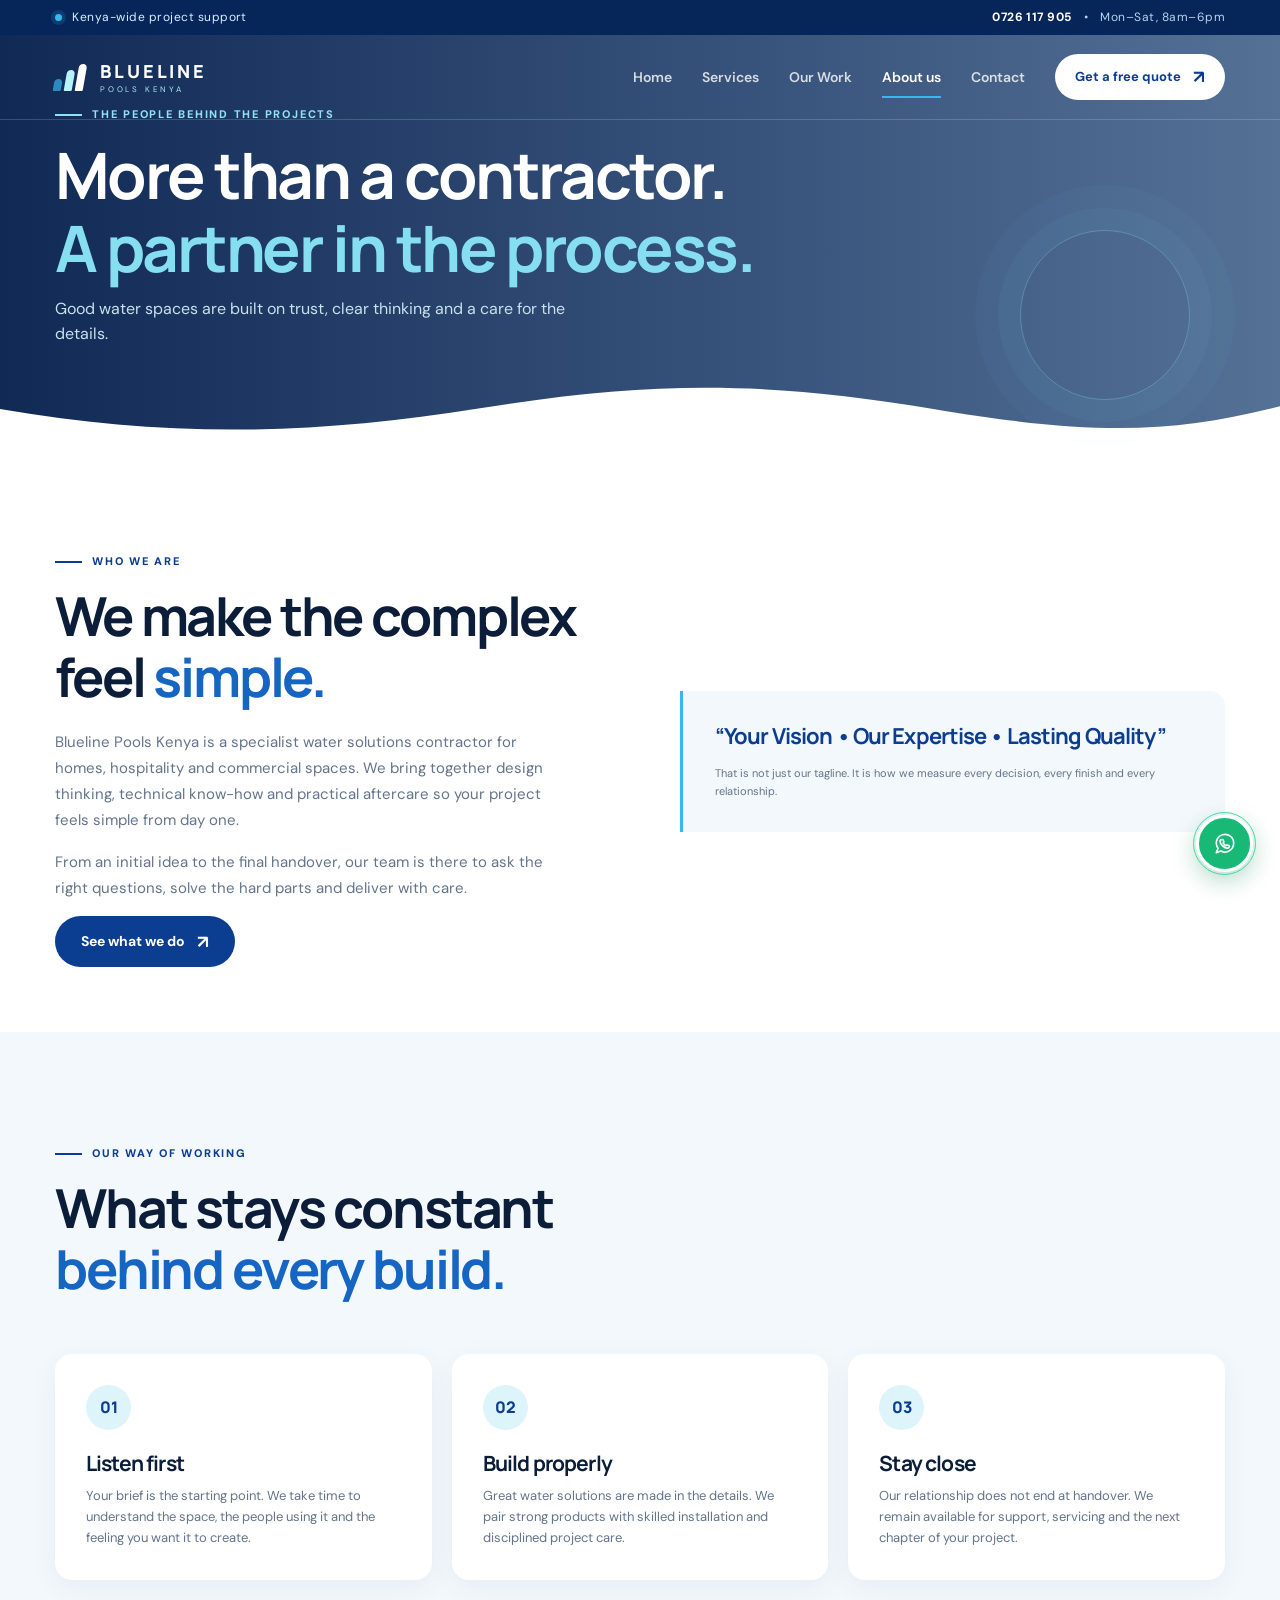
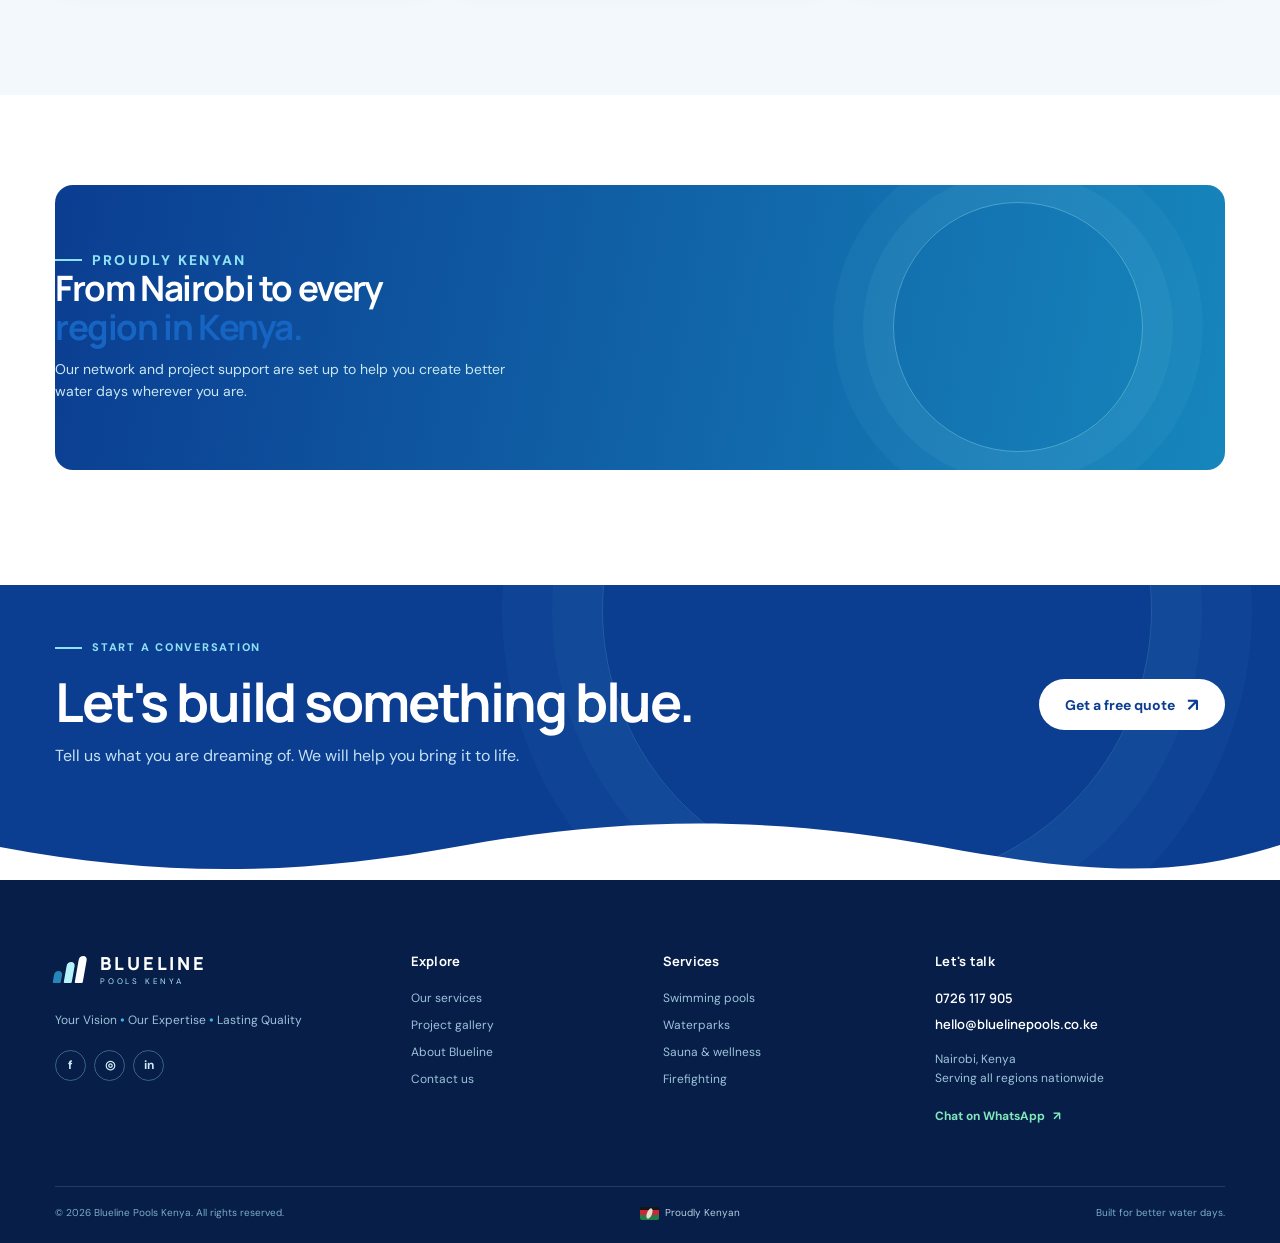
==== about.html @ 1292b66c "Build Blueline Pools Kenya marketing website Co-authored-by: arena-agent <297053741+arena-agent@user" ====
<!doctype html>
<html lang="en">
<head>
  <meta charset="utf-8"><meta name="viewport" content="width=device-width, initial-scale=1">
  <meta name="description" content="Meet Blueline Pools Kenya, a specialist contractor delivering premium water solutions with quality, care and expertise.">
  <title>About Us | Blueline Pools Kenya</title>
  <link rel="preconnect" href="https://fonts.googleapis.com"><link rel="preconnect" href="https://fonts.gstatic.com" crossorigin>
  <link href="https://fonts.googleapis.com/css2?family=DM+Sans:wght@400;500;600;700&family=Manrope:wght@600;700;800&display=swap" rel="stylesheet"><link rel="stylesheet" href="style.css">
</head>
<body data-page="about">
  <a class="skip-link" href="#main-content">Skip to content</a>
  <div class="topline"><div class="container topline-inner"><p><span class="pulse-dot"></span> Kenya-wide project support</p><div class="topline-links"><a href="tel:+254726117905">0726 117 905</a><span>•</span><span>Mon–Sat, 8am–6pm</span></div></div></div>
  <header class="site-header" id="site-header"><div class="container nav-wrap"><a class="brand" href="index.html" aria-label="Blueline Pools Kenya home"><span class="brand-mark" aria-hidden="true"><span></span><span></span><span></span></span><span class="brand-wordmark"><strong>BLUELINE</strong><small>POOLS KENYA</small></span></a><button class="nav-toggle" type="button" aria-expanded="false" aria-controls="primary-nav" aria-label="Open navigation menu"><span></span><span></span><span></span></button><nav class="primary-nav" id="primary-nav" aria-label="Primary navigation"><a class="nav-link" href="index.html">Home</a><a class="nav-link" href="services.html">Services</a><a class="nav-link" href="gallery.html">Our Work</a><a class="nav-link active" href="about.html">About us</a><a class="nav-link" href="contact.html">Contact</a><a class="nav-cta" href="contact.html#quote-form">Get a free quote <span>↗</span></a></nav></div></header>
  <main id="main-content">
    <section class="inner-hero" aria-labelledby="page-title"><div class="container"><p class="eyebrow light"><span></span> The people behind the projects</p><h1 id="page-title">More than a contractor.<br><em>A partner in the process.</em></h1><p>Good water spaces are built on trust, clear thinking and a care for the details.</p></div><div class="wave-divider page-wave" aria-hidden="true"><svg viewBox="0 0 1440 90" preserveAspectRatio="none"><path d="M0,45 C180,85 345,85 540,44 C735,3 865,5 1050,45 C1235,85 1320,80 1440,41 L1440,90 L0,90Z"></path></svg></div></section>
    <section class="section about-intro"><div class="container"><div class="about-statement"><div class="about-statement-copy reveal"><p class="eyebrow"><span></span> Who we are</p><h2>We make the complex feel <em>simple.</em></h2><p>Blueline Pools Kenya is a specialist water solutions contractor for homes, hospitality and commercial spaces. We bring together design thinking, technical know-how and practical aftercare so your project feels simple from day one.</p><p>From an initial idea to the final handover, our team is there to ask the right questions, solve the hard parts and deliver with care.</p><a class="button button-dark" href="services.html">See what we do <span>↗</span></a></div><div class="about-quote reveal delay-1"><p>“Your Vision • Our Expertise • Lasting Quality”</p><small>That is not just our tagline. It is how we measure every decision, every finish and every relationship.</small></div></div></div></section>
    <section class="section values-section"><div class="container"><div class="section-heading reveal"><p class="eyebrow"><span></span> Our way of working</p><h2>What stays constant<br><em>behind every build.</em></h2></div><div class="values-grid"><article class="value-card reveal"><span class="value-number">01</span><h3>Listen first</h3><p>Your brief is the starting point. We take time to understand the space, the people using it and the feeling you want it to create.</p></article><article class="value-card reveal delay-1"><span class="value-number">02</span><h3>Build properly</h3><p>Great water solutions are made in the details. We pair strong products with skilled installation and disciplined project care.</p></article><article class="value-card reveal delay-2"><span class="value-number">03</span><h3>Stay close</h3><p>Our relationship does not end at handover. We remain available for support, servicing and the next chapter of your project.</p></article></div></div></section>
    <section class="section coverage-section"><div class="container"><div class="coverage-map reveal"><div class="container"><p class="eyebrow light"><span></span> Proudly Kenyan</p><h2>From Nairobi to every<br><em>region in Kenya.</em></h2><p>Our network and project support are set up to help you create better water days wherever you are.</p></div></div></div></section>
    <section class="cta-section" aria-labelledby="cta-title"><div class="cta-glow"></div><div class="container cta-inner reveal"><div><p class="eyebrow light"><span></span> Start a conversation</p><h2 id="cta-title">Let's build something blue.</h2><p>Tell us what you are dreaming of. We will help you bring it to life.</p></div><a href="contact.html#quote-form" class="button button-light">Get a free quote <span>↗</span></a></div><div class="wave-divider wave-divider-dark" aria-hidden="true"><svg viewBox="0 0 1440 100" preserveAspectRatio="none"><path d="M0,50 C180,95 330,95 520,48 C710,2 875,4 1060,50 C1245,96 1335,92 1440,47 L1440,100 L0,100 Z"></path></svg></div></section>
  </main>
  <footer class="site-footer"><div class="container footer-main"><div class="footer-brand"><a class="brand brand-light" href="index.html" aria-label="Blueline Pools Kenya home"><span class="brand-mark" aria-hidden="true"><span></span><span></span><span></span></span><span class="brand-wordmark"><strong>BLUELINE</strong><small>POOLS KENYA</small></span></a><p>Your Vision <b>•</b> Our Expertise <b>•</b> Lasting Quality</p><div class="social-links"><a href="https://www.facebook.com/" aria-label="Facebook">f</a><a href="https://www.instagram.com/" aria-label="Instagram">◎</a><a href="https://www.linkedin.com/" aria-label="LinkedIn">in</a></div></div><div class="footer-column"><h3>Explore</h3><a href="services.html">Our services</a><a href="gallery.html">Project gallery</a><a href="about.html">About Blueline</a><a href="contact.html">Contact us</a></div><div class="footer-column"><h3>Services</h3><a href="services.html#swimming-pools">Swimming pools</a><a href="services.html#waterparks">Waterparks</a><a href="services.html#sauna">Sauna &amp; wellness</a><a href="services.html#firefighting">Firefighting</a></div><div class="footer-column footer-contact"><h3>Let's talk</h3><a href="tel:+254726117905">0726 117 905</a><a href="mailto:hello@bluelinepools.co.ke">hello@bluelinepools.co.ke</a><p>Nairobi, Kenya<br>Serving all regions nationwide</p><a class="whatsapp-text" href="https://wa.me/254726117905">Chat on WhatsApp <span>↗</span></a></div></div><div class="container footer-bottom"><span>© <span class="current-year">2026</span> Blueline Pools Kenya. All rights reserved.</span><span class="kenya-badge"><span class="kenya-flag" aria-hidden="true"></span> Proudly Kenyan</span><span>Built for better water days.</span></div></footer>
  <a class="whatsapp-float" href="https://wa.me/254726117905" target="_blank" rel="noopener" aria-label="Chat with Blueline Pools Kenya on WhatsApp"><span class="wa-ring"></span><svg aria-hidden="true"><use href="#icon-whatsapp"></use></svg></a><button class="back-to-top" type="button" aria-label="Back to top">↑</button>
  <svg class="icon-sprite" aria-hidden="true"><defs><symbol id="icon-whatsapp" viewBox="0 0 24 24"><path d="M20 11.4a8 8 0 0 1-11.8 7L4 20l1.6-4.1A8 8 0 1 1 20 11.4Z"></path><path d="M8.5 8.2c.2-.4.4-.4.7-.4h.5c.2 0 .4.1.5.4l.7 1.7c.1.2 0 .4-.1.6l-.5.6c.7 1.2 1.4 1.9 2.6 2.5l.6-.6c.2-.2.4-.2.6-.1l1.7.8c.2.1.3.3.2.5-.1.8-.7 1.5-1.5 1.6-1.3.2-3.3-.8-4.7-2.1-1.5-1.4-2.5-3.3-2.4-4.7.1-.4.3-.6.6-.8Z"></path></symbol></defs></svg>
  <script src="script.js"></script>
</body>
</html>
---- style.css ----
/* =========================================================
   Blueline Pools Kenya — visual system
   Replace remote image URLs in the HTML with files in /images
   (for example, images/pool-hero.jpg) when real project photos
   are available. The image cards keep a gradient fallback.
   ========================================================= */
:root {
  --navy: #082c68;
  --blue: #0b3d91;
  --blue-2: #1765c2;
  --sky: #35b9ec;
  --cyan: #a8edf6;
  --ink: #0b1d38;
  --muted: #64748b;
  --line: #dbe7f3;
  --soft: #f3f8fc;
  --white: #fff;
  --pool: #0d65c9;
  --waterpark: #1c9ed0;
  --orange: #e99438;
  --green: #1eac7a;
  --red: #e44f55;
  --radius: 20px;
  --shadow: 0 18px 50px rgba(15, 51, 94, .10);
  --shadow-hover: 0 22px 60px rgba(11, 61, 145, .19);
  --heading: 'Manrope', sans-serif;
  --body: 'DM Sans', sans-serif;
}

*, *::before, *::after { box-sizing: border-box; }
html { scroll-behavior: smooth; }
body { margin: 0; color: var(--ink); background: var(--white); font-family: var(--body); font-size: 16px; line-height: 1.6; overflow-x: hidden; }
body.menu-open { overflow: hidden; }
img { display: block; max-width: 100%; }
a { color: inherit; text-decoration: none; }
button, input, select, textarea { font: inherit; }
button { cursor: pointer; }
.container { width: min(1170px, calc(100% - 80px)); margin: 0 auto; }
.icon-sprite { position: absolute; width: 0; height: 0; overflow: hidden; }
.skip-link { position: fixed; left: 1rem; top: -80px; z-index: 100; color: white; background: var(--blue); padding: .6rem 1rem; border-radius: 0 0 8px 8px; transition: top .2s; }
.skip-link:focus { top: 0; }

/* Header */
.topline { color: #d7efff; background: #06265a; font-size: 12px; letter-spacing: .04em; }
.topline-inner { min-height: 35px; display: flex; align-items: center; justify-content: space-between; }
.topline p { margin: 0; }
.pulse-dot { display: inline-block; width: 7px; height: 7px; margin-right: 7px; background: var(--sky); border-radius: 50%; box-shadow: 0 0 0 4px rgba(53,185,236,.15); }
.topline-links { display: flex; gap: 12px; color: #b4d5ed; }
.topline-links a { color: white; font-weight: 700; }
.site-header { position: absolute; z-index: 20; width: 100%; color: white; border-bottom: 1px solid rgba(255,255,255,.17); transition: background .3s, box-shadow .3s, position .3s; }
.site-header.scrolled { position: fixed; top: 0; background: rgba(5, 37, 88, .96); box-shadow: 0 8px 30px rgba(4, 26, 60, .2); backdrop-filter: blur(12px); }
.nav-wrap { display: flex; min-height: 84px; align-items: center; justify-content: space-between; }
.brand { display: inline-flex; align-items: center; gap: 10px; color: white; flex-shrink: 0; }
.brand-mark { position: relative; display: inline-flex; width: 35px; height: 27px; align-items: flex-end; gap: 3px; transform: skew(-10deg); }
.brand-mark span { display: block; width: 8px; border-radius: 8px 8px 2px 2px; background: var(--sky); }
.brand-mark span:nth-child(1) { height: 12px; opacity: .68; }
.brand-mark span:nth-child(2) { height: 21px; background: #b6f4fb; }
.brand-mark span:nth-child(3) { height: 27px; background: var(--white); }
.brand-wordmark { display: flex; flex-direction: column; line-height: 1; letter-spacing: .08em; }
.brand-wordmark strong { font: 800 18px/1 var(--heading); letter-spacing: .16em; }
.brand-wordmark small { margin-top: 5px; font-size: 8px; letter-spacing: .35em; color: #aee8f5; }
.primary-nav { display: flex; align-items: center; gap: 30px; }
.nav-link { position: relative; color: rgba(255,255,255,.8); font-size: 14px; font-weight: 600; transition: color .2s; }
.nav-link::after { position: absolute; right: 0; bottom: -10px; left: 0; height: 2px; content: ''; background: var(--sky); transform: scaleX(0); transition: transform .2s; }
.nav-link:hover, .nav-link.active { color: white; }
.nav-link:hover::after, .nav-link.active::after { transform: scaleX(1); }
.nav-cta, .button { display: inline-flex; align-items: center; justify-content: center; gap: 12px; border: 1px solid transparent; border-radius: 50px; font-weight: 700; transition: transform .25s, background .25s, box-shadow .25s, color .25s; }
.nav-cta { padding: 12px 19px; color: var(--blue); background: white; font-size: 13px; }
.nav-cta:hover { color: white; background: var(--sky); transform: translateY(-2px); box-shadow: 0 8px 20px rgba(0,0,0,.15); }
.nav-cta span, .button span { font-size: 18px; line-height: 0; }
.nav-toggle { display: none; width: 45px; height: 45px; border: 1px solid rgba(255,255,255,.35); border-radius: 50%; background: transparent; padding: 12px 11px; }
.nav-toggle span { display: block; height: 1.5px; margin: 4px 0; background: white; transition: transform .2s, opacity .2s; }

/* Type, buttons and generic sections */
.section { padding: 115px 0; }
.eyebrow { display: flex; align-items: center; gap: 10px; margin: 0 0 18px; color: var(--blue); font-size: 11px; font-weight: 800; letter-spacing: .16em; line-height: 1.2; text-transform: uppercase; }
.eyebrow span { display: inline-block; width: 27px; height: 2px; background: currentColor; }
.eyebrow.light { color: #8ee2f3; }
.eyebrow.light span { background: currentColor; }
h1, h2, h3, p { margin-top: 0; }
h1, h2, h3 { font-family: var(--heading); line-height: 1.13; letter-spacing: -.04em; }
h2 { margin-bottom: 0; font-size: clamp(38px, 4.2vw, 58px); }
h2 em, h1 em { color: var(--blue-2); font-style: normal; }
.section-heading { margin-bottom: 54px; }
.split-heading { display: grid; grid-template-columns: 1fr 360px; gap: 60px; align-items: end; }
.heading-aside { padding-bottom: 3px; }
.heading-aside p { margin: 0 0 18px; color: var(--muted); font-size: 15px; line-height: 1.7; }
.text-link { display: inline-flex; align-items: center; gap: 8px; color: var(--blue); font-size: 13px; font-weight: 800; border-bottom: 1px solid rgba(11,61,145,.3); padding-bottom: 4px; }
.text-link span { font-size: 18px; line-height: .5; transition: transform .2s; }
.text-link:hover span { transform: translate(3px,-3px); }
.button { min-height: 51px; padding: 0 25px; font-size: 14px; }
.button-primary { color: var(--blue); background: white; box-shadow: 0 10px 24px rgba(5, 34, 84, .22); }
.button-primary:hover { color: white; background: var(--sky); transform: translateY(-3px); box-shadow: 0 14px 30px rgba(2,31,78,.32); }
.button-ghost { color: white; border-color: rgba(255,255,255,.5); }
.button-ghost:hover { border-color: white; background: rgba(255,255,255,.12); transform: translateY(-3px); }
.button-dark { color: white; background: var(--blue); }
.button-dark:hover { background: var(--navy); transform: translateY(-3px); box-shadow: 0 10px 25px rgba(11,61,145,.25); }
.button-light { color: var(--blue); background: white; }
.button-light:hover { color: var(--navy); transform: translateY(-3px); box-shadow: 0 10px 24px rgba(0,0,0,.18); }

/* Hero */
.hero { position: relative; min-height: 735px; overflow: hidden; color: white; background: var(--navy); }
.hero-backdrop { position: absolute; inset: 0; background: linear-gradient(90deg, rgba(2,24,62,.94) 0%, rgba(4,43,97,.69) 43%, rgba(1,23,55,.18) 100%), url('https://images.unsplash.com/photo-1600607687920-4e2a09cf159d?auto=format&fit=crop&w=2200&q=90') center/cover; }
.hero-backdrop::before { position: absolute; inset: 0; content: ''; background: linear-gradient(0deg, rgba(2, 28, 66, .65), transparent 50%); }
.hero-content { position: relative; z-index: 1; min-height: 700px; display: flex; align-items: center; padding-top: 65px; }
.hero-copy { width: min(680px, 100%); }
.hero h1 { max-width: 690px; margin: 0 0 24px; color: white; font-size: clamp(43px, 5.2vw, 73px); letter-spacing: -.06em; }
.hero h1 em { color: #86dff0; }
.hero-intro { max-width: 510px; margin: 0 0 33px; color: #d7e9f8; font-size: 17px; line-height: 1.7; }
.hero-actions { display: flex; flex-wrap: wrap; gap: 12px; }
.hero-proof { display: flex; align-items: center; gap: 13px; margin-top: 42px; color: #c0d9ed; font-size: 12px; line-height: 1.4; }
.hero-proof strong { color: white; }
.avatar-stack { display: flex; }
.avatar-stack span { display: grid; width: 31px; height: 31px; margin-left: -5px; place-items: center; color: white; background: var(--blue-2); border: 2px solid #d8f6fb; border-radius: 50%; font: 700 10px var(--heading); }
.avatar-stack span:first-child { margin-left: 0; color: #073476; background: var(--cyan); }
.avatar-stack span:nth-child(2) { background: var(--orange); }
.hero-note { position: absolute; right: 1px; bottom: 96px; display: flex; align-items: center; gap: 13px; color: #d1e3f3; font: 500 12px var(--heading); letter-spacing: .08em; transform: rotate(-90deg) translateX(100%); transform-origin: bottom right; }
.hero-note b { color: var(--sky); }
.note-line { width: 43px; height: 1px; background: var(--sky); }
.hero-scroll { position: absolute; z-index: 2; bottom: 83px; left: max(40px, calc((100% - 1170px) / 2)); display: flex; align-items: center; gap: 12px; color: #bed3e5; font-size: 11px; letter-spacing: .14em; text-transform: uppercase; }
.scroll-line { display: block; width: 40px; height: 1px; background: #8ed7e8; }
.wave-divider { position: absolute; right: 0; bottom: 0; left: 0; z-index: 2; height: 86px; pointer-events: none; }
.wave-divider svg { display: block; width: 100%; height: 100%; }
.wave-divider-light path { fill: var(--white); }
.wave-divider-dark path { fill: var(--white); }

/* Trust badges */
.trust-strip { position: relative; z-index: 3; margin-top: -1px; padding: 24px 0 29px; color: white; background: var(--blue); }
.trust-grid { display: grid; grid-template-columns: repeat(5, 1fr); gap: 18px; }
.trust-item { display: flex; align-items: center; justify-content: center; gap: 11px; border-right: 1px solid rgba(255,255,255,.2); font-size: 11px; line-height: 1.3; }
.trust-item:last-child { border: 0; }
.trust-item strong { color: white; font-size: 12px; }
.trust-icon { display: grid; width: 43px; height: 43px; place-items: center; color: #a8f0f9; border: 1px solid rgba(168,240,249,.5); border-radius: 50%; flex-shrink: 0; }
.trust-icon svg { width: 20px; height: 20px; fill: none; stroke: currentColor; stroke-width: 1.45; stroke-linecap: round; stroke-linejoin: round; }

/* Service cards */
.services-section { background: var(--soft); }
.services-grid { display: grid; grid-template-columns: repeat(12, 1fr); gap: 20px; }
.service-card { position: relative; display: flex; flex-direction: column; grid-column: span 4; overflow: hidden; min-height: 600px; background: white; border-radius: var(--radius); box-shadow: 0 8px 28px rgba(20,64,105,.07); transition: transform .3s, box-shadow .3s; }
.service-card:nth-child(4) { grid-column: 3 / span 4; }
.service-card:nth-child(5) { grid-column: 7 / span 4; }
.service-card:hover { transform: translateY(-8px); box-shadow: var(--shadow-hover); }
.service-top { display: flex; align-items: center; justify-content: space-between; min-height: 82px; padding: 0 23px; color: white; background: var(--service-color); }
.service-icon { display: grid; width: 44px; height: 44px; place-items: center; border: 1px solid rgba(255,255,255,.5); border-radius: 50%; }
.service-icon svg { width: 24px; height: 24px; fill: none; stroke: currentColor; stroke-width: 1.35; stroke-linecap: round; stroke-linejoin: round; }
.service-number { font: 800 31px var(--heading); letter-spacing: -.06em; opacity: .37; }
.service-pool { --service-color: var(--pool); }
.service-waterpark { --service-color: var(--waterpark); }
.service-sauna { --service-color: var(--orange); }
.service-solar { --service-color: var(--green); }
.service-fire { --service-color: var(--red); }
.service-photo { position: relative; height: 165px; overflow: hidden; background: linear-gradient(135deg, #5bbdda, #123774); }
.service-photo::after { position: absolute; inset: 0; content: ''; background: linear-gradient(0deg, rgba(0,23,57,.55), transparent 55%); }
.service-photo img { width: 100%; height: 100%; object-fit: cover; transition: transform .5s; }
.service-card:hover .service-photo img { transform: scale(1.06); }
.photo-label { position: absolute; z-index: 1; bottom: 15px; left: 21px; color: white; font-size: 10px; font-weight: 700; letter-spacing: .1em; text-transform: uppercase; }
.service-body { display: flex; flex: 1; flex-direction: column; padding: 24px 24px 21px; }
.service-body h3 { margin: 0 0 8px; font-size: 23px; }
.service-body p { min-height: 49px; margin-bottom: 17px; color: var(--muted); font-size: 13px; line-height: 1.5; }
.check-list { display: grid; gap: 7px; margin: 0 0 20px; padding: 0; list-style: none; color: #4b6077; font-size: 12px; }
.check-list li { position: relative; padding-left: 20px; }
.check-list li::before { position: absolute; left: 0; top: 2px; display: grid; width: 13px; height: 13px; place-items: center; color: var(--service-color); content: '✓'; border: 1px solid currentColor; border-radius: 50%; font-size: 8px; font-weight: 800; }
.card-link { display: inline-flex; align-items: center; justify-content: space-between; width: 100%; margin-top: auto; padding-top: 16px; border-top: 1px solid var(--line); color: var(--blue); font-size: 12px; font-weight: 800; }
.card-link span { font-size: 17px; transition: transform .2s; }
.card-link:hover span { transform: translate(3px,-3px); }

/* Story */
.story-section { position: relative; }
.story-grid { display: grid; grid-template-columns: 1.05fr .95fr; gap: clamp(50px, 8vw, 115px); align-items: center; }
.story-media { padding: 0 25px 35px 0; }
.image-frame { position: relative; height: 495px; overflow: visible; border-radius: 14px; }
.image-frame::before { position: absolute; top: 26px; right: -25px; bottom: -26px; left: 25px; content: ''; border: 1px solid #a5dbe9; border-radius: 14px; }
.image-frame::after { position: absolute; right: -12px; bottom: -13px; width: 95px; height: 95px; content: ''; background-image: radial-gradient(#79cadb 1.2px, transparent 1.2px); background-size: 10px 10px; z-index: -1; }
.image-frame img { position: relative; z-index: 1; width: 100%; height: 100%; object-fit: cover; border-radius: 14px; box-shadow: var(--shadow); }
.image-stamp { position: absolute; z-index: 2; right: -43px; top: 39px; display: flex; width: 105px; height: 105px; align-items: center; justify-content: center; flex-direction: column; color: white; background: var(--blue); border: 7px solid white; border-radius: 50%; box-shadow: 0 8px 20px rgba(6,45,96,.18); transform: rotate(8deg); }
.image-stamp strong { font: 800 28px var(--heading); line-height: 1; }
.image-stamp small { font-size: 9px; line-height: 1.3; text-align: center; text-transform: uppercase; letter-spacing: .1em; }
.story-caption { position: relative; z-index: 2; display: flex; align-items: center; gap: 12px; margin: 20px 0 0 28px; color: var(--muted); font-size: 11px; }
.caption-line { display: block; width: 28px; height: 2px; background: var(--sky); }
.story-copy h2 { margin-bottom: 25px; }
.story-copy > p:not(.eyebrow) { max-width: 475px; color: var(--muted); font-size: 15px; line-height: 1.75; }
.story-copy .button { margin-top: 13px; }
.mini-signature { display: flex; align-items: center; gap: 11px; margin-top: 30px; color: var(--blue); font-size: 10px; }
.signature-mark { display: grid; width: 32px; height: 32px; place-items: center; color: white; background: var(--sky); border-radius: 50%; font: 800 10px var(--heading); }
.mini-signature strong, .mini-signature small { display: block; }
.mini-signature small { margin-top: 3px; color: var(--muted); }

/* Gallery */
.gallery-section { padding-top: 80px; background: var(--soft); }
.gallery-grid { display: grid; grid-template-columns: 1.8fr 1fr 1fr; grid-template-rows: 220px 220px; gap: 17px; }
.gallery-tile { position: relative; overflow: hidden; min-height: 0; padding: 0; border: 0; border-radius: 14px; background: #183e72; text-align: left; }
.tile-wide { grid-row: span 2; }
.gallery-tile img { width: 100%; height: 100%; object-fit: cover; transition: transform .5s; }
.gallery-tile::after { position: absolute; inset: 0; content: ''; background: linear-gradient(0deg, rgba(3,25,59,.78), transparent 70%); }
.gallery-tile:hover img { transform: scale(1.07); }
.tile-overlay { position: absolute; z-index: 1; right: 20px; bottom: 17px; left: 20px; display: flex; flex-direction: column; color: white; }
.tile-overlay small { margin-bottom: 4px; color: #a7dfed; font-size: 10px; font-weight: 700; letter-spacing: .12em; text-transform: uppercase; }
.tile-overlay strong { display: flex; justify-content: space-between; font: 700 17px var(--heading); letter-spacing: -.02em; }
.tile-overlay b { font-size: 19px; }

/* Call to action */
.cta-section { position: relative; overflow: hidden; color: white; background: var(--blue); }
.cta-inner { position: relative; z-index: 1; display: flex; align-items: center; justify-content: space-between; min-height: 295px; padding-bottom: 55px; }
.cta-inner h2 { margin-bottom: 10px; color: white; }
.cta-inner p:not(.eyebrow) { margin: 0; color: #c4e2f2; }
.cta-glow { position: absolute; top: -250px; right: 10%; width: 550px; height: 550px; border: 1px solid rgba(126,226,239,.18); border-radius: 50%; box-shadow: 0 0 0 50px rgba(126,226,239,.04), 0 0 0 100px rgba(126,226,239,.035); }
.cta-section .wave-divider { height: 66px; }

/* Footer */
.site-footer { color: #c7daeb; background: #061e48; }
.footer-main { display: grid; grid-template-columns: 1.5fr 1fr 1.1fr 1.4fr; gap: 45px; padding: 74px 0 60px; }
.brand-light { color: white; }
.footer-brand > p { margin: 20px 0 20px; color: #9ec3da; font-size: 12px; }
.footer-brand > p b { color: var(--sky); }
.social-links { display: flex; gap: 8px; }
.social-links a { display: grid; width: 31px; height: 31px; place-items: center; color: #ccebf6; border: 1px solid #3c6386; border-radius: 50%; font-size: 12px; font-weight: 700; transition: color .2s, background .2s; }
.social-links a:hover { color: var(--navy); background: var(--cyan); }
.footer-column { display: flex; flex-direction: column; gap: 8px; }
.footer-column h3 { margin: 0 0 12px; color: white; font-size: 13px; letter-spacing: .02em; }
.footer-column a, .footer-column p { color: #9ec3da; font-size: 12px; transition: color .2s; }
.footer-column a:hover { color: white; }
.footer-contact > a:not(.whatsapp-text) { color: white; font: 600 13px var(--heading); }
.footer-contact p { margin: 9px 0 11px; line-height: 1.6; }
.whatsapp-text { display: inline-flex; gap: 8px; align-items: center; color: #82e6bd !important; font-weight: 700; }
.footer-bottom { display: flex; justify-content: space-between; gap: 18px; padding: 18px 0 22px; border-top: 1px solid rgba(180,217,239,.16); color: #7eabc7; font-size: 10px; }
.kenya-badge { display: inline-flex; gap: 6px; align-items: center; color: #b4d1df; }
.kenya-flag { position: relative; display: inline-block; width: 19px; height: 13px; background: linear-gradient(#161616 0 26%, #c92836 26% 63%, #217e4a 63% 100%); border-radius: 2px; }
.kenya-flag::after { position: absolute; top: 1px; right: 7px; width: 5px; height: 11px; content: ''; background: #e8ddd0; border-radius: 50%; transform: rotate(22deg); }

/* Floating controls and lightbox */
.whatsapp-float { position: fixed; z-index: 30; right: 27px; bottom: 28px; display: grid; width: 57px; height: 57px; place-items: center; color: white; background: #18b977; border: 3px solid white; border-radius: 50%; box-shadow: 0 8px 24px rgba(16,133,88,.33); transition: transform .2s; }
.whatsapp-float:hover { transform: scale(1.08); }
.whatsapp-float svg { position: relative; z-index: 1; width: 26px; height: 26px; fill: none; stroke: currentColor; stroke-width: 1.5; stroke-linecap: round; stroke-linejoin: round; }
.wa-ring { position: absolute; inset: -6px; border: 1px solid #44daa0; border-radius: 50%; animation: pulse 2s infinite; }
@keyframes pulse { 0% { opacity: .8; transform: scale(.9); } 70%, 100% { opacity: 0; transform: scale(1.35); } }
.back-to-top { position: fixed; z-index: 25; right: 29px; bottom: 98px; display: grid; width: 38px; height: 38px; place-items: center; color: var(--blue); background: white; border: 1px solid #cddfeb; border-radius: 50%; box-shadow: 0 5px 16px rgba(9,48,91,.12); opacity: 0; pointer-events: none; transform: translateY(10px); transition: opacity .2s, transform .2s; }
.back-to-top.visible { opacity: 1; pointer-events: auto; transform: translateY(0); }
.lightbox { position: fixed; z-index: 80; inset: 0; display: flex; align-items: center; justify-content: center; padding: 50px 8%; background: rgba(1,14,34,.94); opacity: 0; pointer-events: none; transition: opacity .25s; }
.lightbox.open { opacity: 1; pointer-events: auto; }
.lightbox figure { display: flex; max-width: 100%; max-height: 100%; margin: 0; align-items: center; flex-direction: column; }
.lightbox figure img { max-width: min(100%, 1000px); max-height: calc(100vh - 140px); object-fit: contain; border-radius: 8px; }
.lightbox figcaption { margin-top: 12px; color: #c8e5f1; font-size: 13px; }
.lightbox-close, .lightbox-prev, .lightbox-next { position: absolute; display: grid; place-items: center; color: white; background: rgba(255,255,255,.1); border: 1px solid rgba(255,255,255,.4); border-radius: 50%; transition: background .2s; }
.lightbox-close:hover, .lightbox-prev:hover, .lightbox-next:hover { background: var(--blue-2); }
.lightbox-close { top: 25px; right: 30px; width: 43px; height: 43px; font-size: 27px; line-height: 1; }
.lightbox-prev, .lightbox-next { top: 50%; width: 47px; height: 47px; font-size: 34px; transform: translateY(-50%); }
.lightbox-prev { left: 27px; }
.lightbox-next { right: 27px; }
.lightbox-count { position: absolute; top: 31px; left: 50%; color: #b9d8e9; font-size: 11px; transform: translateX(-50%); }

/* Inner page hero */
.inner-hero { position: relative; min-height: 405px; display: flex; align-items: end; padding: 70px 0 93px; color: white; background: linear-gradient(90deg, rgba(3,30,76,.95), rgba(3,45,100,.68)), url('https://images.unsplash.com/photo-1572331165267-854da2b10ccc?auto=format&fit=crop&w=2000&q=85') center/cover; }
.inner-hero::after { position: absolute; right: 7%; bottom: 40px; width: 170px; height: 170px; content: ''; border: 1px solid rgba(135,224,236,.32); border-radius: 50%; box-shadow: 0 0 0 22px rgba(135,224,236,.04), 0 0 0 45px rgba(135,224,236,.03); }
.inner-hero .container { position: relative; z-index: 1; }
.inner-hero h1 { max-width: 720px; margin: 0 0 12px; color: white; font-size: clamp(40px, 5vw, 64px); }
.inner-hero h1 em { color: #86dff0; }
.inner-hero p:not(.eyebrow) { max-width: 530px; margin: 0; color: #c9e0ee; font-size: 16px; }
.page-wave { position: absolute; right: 0; bottom: 0; left: 0; height: 62px; }
.page-wave path { fill: var(--white); }

/* Services page */
.services-intro { background: var(--soft); }
.detail-service { display: grid; grid-template-columns: minmax(280px, .8fr) 1.2fr; min-height: 365px; margin-bottom: 22px; overflow: hidden; background: white; border-radius: 18px; box-shadow: 0 8px 28px rgba(20,64,105,.07); }
.detail-service:nth-child(even) { grid-template-columns: 1.2fr minmax(280px, .8fr); }
.detail-service:nth-child(even) .detail-media { order: 2; }
.detail-media { position: relative; min-height: 310px; background: #1d4b79; }
.detail-media img { width: 100%; height: 100%; object-fit: cover; }
.detail-media::after { position: absolute; inset: 0; content: ''; background: linear-gradient(135deg, rgba(12,74,145,.18), transparent); }
.detail-content { align-self: center; padding: 42px 55px; }
.detail-kicker { display: flex; align-items: center; gap: 11px; margin-bottom: 12px; color: var(--service-color); font: 800 11px var(--body); letter-spacing: .14em; text-transform: uppercase; }
.detail-kicker b { color: #9ab1c5; font-size: 14px; }
.detail-content h2 { margin-bottom: 13px; font-size: 35px; }
.detail-content > p { max-width: 520px; color: var(--muted); font-size: 14px; }
.detail-list { display: grid; grid-template-columns: 1fr 1fr; gap: 9px 20px; margin: 22px 0 0; padding: 0; list-style: none; color: #50657a; font-size: 12px; }
.detail-list li { display: flex; gap: 8px; align-items: center; }
.detail-list li::before { display: grid; width: 16px; height: 16px; place-items: center; color: var(--service-color); content: '✓'; border: 1px solid currentColor; border-radius: 50%; font-size: 9px; font-weight: 800; }
.services-callout { margin-top: 55px; padding: 43px; color: white; background: var(--blue); border-radius: 17px; }
.services-callout-inner { display: flex; align-items: center; justify-content: space-between; gap: 20px; }
.services-callout h2 { margin: 0 0 7px; font-size: 32px; }
.services-callout p { margin: 0; color: #bcd9eb; font-size: 14px; }

/* Gallery page */
.gallery-page-section { background: var(--soft); }
.full-gallery { display: grid; grid-template-columns: repeat(3, 1fr); gap: 18px; }
.full-gallery .gallery-tile { height: 285px; }
.full-gallery .gallery-tile:nth-child(1), .full-gallery .gallery-tile:nth-child(6) { grid-column: span 2; }
.gallery-filter { display: flex; gap: 9px; flex-wrap: wrap; margin-bottom: 27px; }
.filter-button { padding: 9px 17px; color: var(--muted); background: transparent; border: 1px solid #cddce8; border-radius: 50px; font-size: 12px; transition: color .2s, background .2s; }
.filter-button:hover, .filter-button.active { color: white; background: var(--blue); border-color: var(--blue); }
.gallery-tile.is-hidden { display: none; }

/* About page */
.about-intro { padding-bottom: 65px; }
.about-statement { display: grid; grid-template-columns: 1fr 1fr; gap: 80px; align-items: center; }
.about-statement h2 { margin-bottom: 21px; }
.about-statement-copy p:not(.eyebrow) { max-width: 490px; color: var(--muted); font-size: 15px; line-height: 1.75; }
.about-quote { position: relative; padding: 31px 32px; background: var(--soft); border-left: 3px solid var(--sky); border-radius: 0 15px 15px 0; }
.about-quote p { margin: 0; color: var(--blue); font: 700 22px/1.35 var(--heading); letter-spacing: -.04em; }
.about-quote small { display: block; margin-top: 14px; color: var(--muted); font-size: 11px; }
.values-section { background: var(--soft); }
.values-grid { display: grid; grid-template-columns: repeat(3, 1fr); gap: 20px; }
.value-card { padding: 31px; background: white; border-radius: 17px; box-shadow: 0 8px 28px rgba(20,64,105,.06); }
.value-number { display: grid; width: 45px; height: 45px; margin-bottom: 22px; place-items: center; color: var(--blue); background: #dcf4fa; border-radius: 50%; font: 800 16px var(--heading); }
.value-card h3 { margin-bottom: 9px; font-size: 21px; }
.value-card p { margin: 0; color: var(--muted); font-size: 13px; line-height: 1.65; }
.coverage-section { padding-top: 90px; }
.coverage-map { position: relative; display: grid; min-height: 285px; align-items: center; overflow: hidden; color: white; background: linear-gradient(100deg, #0b3d91, #1686bc); border-radius: 18px; }
.coverage-map::before { position: absolute; right: 7%; width: 250px; height: 250px; content: ''; border: 1px solid rgba(177,241,247,.35); border-radius: 50%; box-shadow: 0 0 0 30px rgba(177,241,247,.05), 0 0 0 60px rgba(177,241,247,.04); }
.coverage-map .container { position: relative; width: 100%; }
.coverage-map h2 { margin-bottom: 10px; font-size: 35px; }
.coverage-map p { max-width: 465px; margin: 0; color: #c9e8f1; font-size: 14px; }

/* Contact page */
.contact-section { background: var(--soft); }
.contact-grid { display: grid; grid-template-columns: .8fr 1.2fr; gap: 24px; align-items: start; }
.contact-aside { padding: 37px 34px; color: white; background: var(--blue); border-radius: 17px; }
.contact-aside h2 { margin-bottom: 14px; color: white; font-size: 34px; }
.contact-aside > p { color: #c4e3f1; font-size: 14px; }
.contact-details { display: grid; gap: 15px; margin-top: 30px; padding-top: 23px; border-top: 1px solid rgba(255,255,255,.2); }
.contact-detail { display: flex; gap: 12px; align-items: center; }
.contact-detail-icon { display: grid; width: 35px; height: 35px; place-items: center; color: #a9edfa; border: 1px solid rgba(169,237,250,.45); border-radius: 50%; }
.contact-detail-icon svg { width: 16px; height: 16px; fill: none; stroke: currentColor; stroke-width: 1.5; stroke-linecap: round; stroke-linejoin: round; }
.contact-detail small { display: block; color: #98c8dc; font-size: 10px; }
.contact-detail a, .contact-detail strong { display: block; color: white; font-size: 13px; }
.contact-aside .whatsapp-action { margin-top: 30px; color: #0c7349; background: #88ebc4; }
.contact-aside .whatsapp-action:hover { color: #075c3b; background: white; }
.quote-form { padding: 40px 42px 42px; background: white; border-radius: 17px; box-shadow: 0 8px 28px rgba(20,64,105,.07); }
.quote-form h2 { margin-bottom: 7px; font-size: 33px; }
.quote-form > p { margin-bottom: 26px; color: var(--muted); font-size: 13px; }
.form-grid { display: grid; grid-template-columns: 1fr 1fr; gap: 18px; }
.form-field { display: flex; flex-direction: column; gap: 6px; }
.form-field.full { grid-column: 1 / -1; }
.form-field label { color: #3f5870; font-size: 11px; font-weight: 700; }
.form-field label span { color: var(--red); }
.form-field input, .form-field select, .form-field textarea { width: 100%; padding: 13px 14px; color: var(--ink); background: #fbfdff; border: 1px solid #cfdeea; border-radius: 8px; outline: none; font-size: 13px; transition: border .2s, box-shadow .2s; }
.form-field textarea { min-height: 118px; resize: vertical; }
.form-field input:focus, .form-field select:focus, .form-field textarea:focus { border-color: var(--blue-2); box-shadow: 0 0 0 3px rgba(23,101,194,.1); }
.form-field.invalid input, .form-field.invalid select, .form-field.invalid textarea { border-color: var(--red); }
.error-text { display: none; color: var(--red); font-size: 10px; }
.form-field.invalid .error-text { display: block; }
.form-submit { display: flex; align-items: center; gap: 16px; margin-top: 20px; }
.form-submit small { color: var(--muted); font-size: 10px; }
.form-message { display: none; margin: 20px 0 0; padding: 13px 15px; border-radius: 8px; font-size: 12px; }
.form-message.success { display: block; color: #126e4a; background: #e2f8ee; }
.form-message.error { display: block; color: #9d3136; background: #ffebeb; }
.map-section { padding-top: 0; background: var(--soft); }
.map-card { position: relative; min-height: 330px; overflow: hidden; border-radius: 17px; box-shadow: 0 8px 28px rgba(20,64,105,.07); }
.map-card iframe { display: block; width: 100%; height: 330px; border: 0; filter: saturate(.72); }
.map-label { position: absolute; top: 20px; left: 20px; max-width: 220px; padding: 15px 17px; color: var(--ink); background: rgba(255,255,255,.93); border-radius: 9px; box-shadow: 0 8px 20px rgba(16,52,91,.13); }
.map-label strong { display: block; margin-bottom: 2px; font: 700 13px var(--heading); }
.map-label span { color: var(--muted); font-size: 10px; }

/* Reveal animation */
.reveal { opacity: 0; transform: translateY(24px); transition: opacity .7s ease, transform .7s ease; }
.reveal.visible { opacity: 1; transform: translateY(0); }
.delay-1 { transition-delay: .1s; }
.delay-2 { transition-delay: .2s; }
.delay-3 { transition-delay: .3s; }

/* Tablet */
@media (max-width: 980px) {
  .container { width: min(100% - 48px, 760px); }
  .primary-nav { gap: 18px; }
  .nav-link { font-size: 12px; }
  .nav-cta { padding: 10px 13px; font-size: 11px; }
  .hero { min-height: 680px; }
  .hero-content { min-height: 650px; }
  .hero h1 { max-width: 600px; }
  .hero-note { display: none; }
  .trust-grid { grid-template-columns: repeat(3, 1fr); row-gap: 20px; }
  .trust-item:nth-child(3) { border-right: 0; }
  .trust-item:nth-child(4), .trust-item:nth-child(5) { border-top: 1px solid rgba(255,255,255,.2); padding-top: 20px; }
  .service-card, .service-card:nth-child(4), .service-card:nth-child(5) { grid-column: span 6; }
  .story-grid { gap: 55px; }
  .image-frame { height: 420px; }
  .footer-main { gap: 25px; }
  .detail-content { padding: 35px; }
  .contact-grid { grid-template-columns: 1fr; }
  .contact-aside { display: grid; grid-template-columns: 1fr 1fr; gap: 20px 30px; }
  .contact-aside h2, .contact-aside > p { grid-column: 1 / -1; }
  .contact-details { margin-top: 0; border-top: 0; padding-top: 0; }
  .contact-aside .whatsapp-action { align-self: end; margin-top: 0; }
}

/* Phone */
@media (max-width: 700px) {
  .container { width: calc(100% - 40px); }
  .topline-inner { min-height: 32px; }
  .topline-links span { display: none; }
  .topline-links { gap: 0; }
  .nav-wrap { min-height: 70px; }
  .brand-wordmark strong { font-size: 16px; }
  .brand-wordmark small { font-size: 7px; }
  .nav-toggle { display: block; }
  .primary-nav { position: fixed; top: 102px; right: 20px; left: 20px; display: flex; align-items: stretch; flex-direction: column; gap: 0; padding: 14px; background: #06285f; border-radius: 14px; box-shadow: 0 18px 50px rgba(0,17,53,.33); opacity: 0; pointer-events: none; transform: translateY(-10px); transition: opacity .2s, transform .2s; }
  .site-header.scrolled .primary-nav { top: 70px; }
  .primary-nav.open { opacity: 1; pointer-events: auto; transform: translateY(0); }
  .nav-link { padding: 12px 11px; border-bottom: 1px solid rgba(255,255,255,.12); font-size: 14px; }
  .nav-link::after { bottom: 0; left: 11px; width: 25px; transform-origin: left; }
  .nav-cta { margin-top: 13px; padding: 13px; text-align: center; font-size: 13px; }
  .nav-toggle[aria-expanded="true"] span:nth-child(1) { transform: translateY(5.5px) rotate(45deg); }
  .nav-toggle[aria-expanded="true"] span:nth-child(2) { opacity: 0; }
  .nav-toggle[aria-expanded="true"] span:nth-child(3) { transform: translateY(-5.5px) rotate(-45deg); }
  .hero { min-height: 660px; }
  .hero-backdrop { background-position: 58% center; }
  .hero-content { min-height: 620px; align-items: center; padding-top: 35px; }
  .hero h1 { font-size: clamp(39px, 11vw, 58px); }
  .hero-intro { font-size: 15px; }
  .hero-actions { flex-direction: column; align-items: flex-start; }
  .hero-actions .button { min-width: 205px; }
  .hero-proof { margin-top: 29px; }
  .hero-scroll { display: none; }
  .wave-divider { height: 50px; }
  .trust-grid { grid-template-columns: repeat(2, 1fr); gap: 15px 5px; }
  .trust-item { justify-content: flex-start; border-right: 0; font-size: 10px; }
  .trust-item:nth-child(3) { border-top: 1px solid rgba(255,255,255,.2); padding-top: 15px; }
  .trust-item:nth-child(5) { grid-column: 1 / -1; justify-content: center; }
  .trust-icon { width: 37px; height: 37px; }
  .section { padding: 75px 0; }
  .split-heading { display: block; }
  .section-heading { margin-bottom: 35px; }
  .heading-aside { margin-top: 18px; max-width: 420px; }
  .services-grid { display: block; }
  .service-card { min-height: 0; margin-bottom: 18px; }
  .service-card:last-child { margin-bottom: 0; }
  .service-photo { height: 185px; }
  .story-grid { display: flex; flex-direction: column; gap: 50px; }
  .story-media { width: calc(100% - 10px); padding-right: 15px; }
  .image-frame { height: 390px; }
  .image-stamp { right: -29px; }
  .story-copy { align-self: stretch; }
  .gallery-section { padding-top: 75px; }
  .gallery-grid { grid-template-columns: 1fr 1fr; grid-template-rows: 200px 145px; gap: 10px; }
  .tile-wide { grid-row: span 1; grid-column: span 2; }
  .tile-overlay { right: 13px; bottom: 12px; left: 13px; }
  .tile-overlay strong { font-size: 14px; }
  .cta-inner { align-items: flex-start; flex-direction: column; gap: 24px; min-height: 330px; padding-top: 60px; }
  .footer-main { grid-template-columns: 1fr 1fr; gap: 35px 20px; padding: 60px 0 45px; }
  .footer-brand { grid-column: 1 / -1; }
  .footer-bottom { align-items: flex-start; flex-direction: column; gap: 8px; }
  .whatsapp-float { right: 18px; bottom: 19px; }
  .back-to-top { right: 20px; bottom: 88px; }
  .inner-hero { min-height: 365px; padding-bottom: 76px; }
  .inner-hero::after { right: -45px; bottom: 35px; width: 150px; height: 150px; }
  .detail-service, .detail-service:nth-child(even) { display: flex; flex-direction: column; }
  .detail-service:nth-child(even) .detail-media { order: initial; }
  .detail-media { min-height: 225px; }
  .detail-content { padding: 28px 25px 32px; }
  .detail-content h2 { font-size: 30px; }
  .detail-list { grid-template-columns: 1fr; }
  .services-callout { padding: 30px 25px; }
  .services-callout-inner { align-items: flex-start; flex-direction: column; }
  .services-callout h2 { font-size: 28px; }
  .full-gallery { grid-template-columns: 1fr 1fr; gap: 10px; }
  .full-gallery .gallery-tile { height: 190px; }
  .full-gallery .gallery-tile:nth-child(1), .full-gallery .gallery-tile:nth-child(6) { grid-column: span 2; }
  .about-statement { display: block; }
  .about-statement-copy { margin-bottom: 28px; }
  .values-grid { grid-template-columns: 1fr; }
  .coverage-map { min-height: 310px; }
  .coverage-map::before { right: -70px; }
  .coverage-map h2 { font-size: 30px; }
  .contact-aside { display: block; }
  .contact-details { margin-top: 28px; padding-top: 23px; border-top: 1px solid rgba(255,255,255,.2); }
  .contact-aside .whatsapp-action { margin-top: 27px; }
  .quote-form { padding: 30px 22px; }
  .form-grid { grid-template-columns: 1fr; gap: 15px; }
  .form-field.full { grid-column: auto; }
  .form-submit { align-items: flex-start; flex-direction: column; }
  .map-label { right: 20px; max-width: none; }
  .lightbox { padding: 50px 20px; }
  .lightbox-prev, .lightbox-next { top: auto; bottom: 26px; transform: none; }
  .lightbox-prev { left: calc(50% - 62px); }
  .lightbox-next { right: calc(50% - 62px); }
  .lightbox-count { top: auto; bottom: 42px; }
}
@media (prefers-reduced-motion: reduce) { *, *::before, *::after { scroll-behavior: auto !important; animation-duration: .01ms !important; transition-duration: .01ms !important; } .reveal { opacity: 1; transform: none; } }
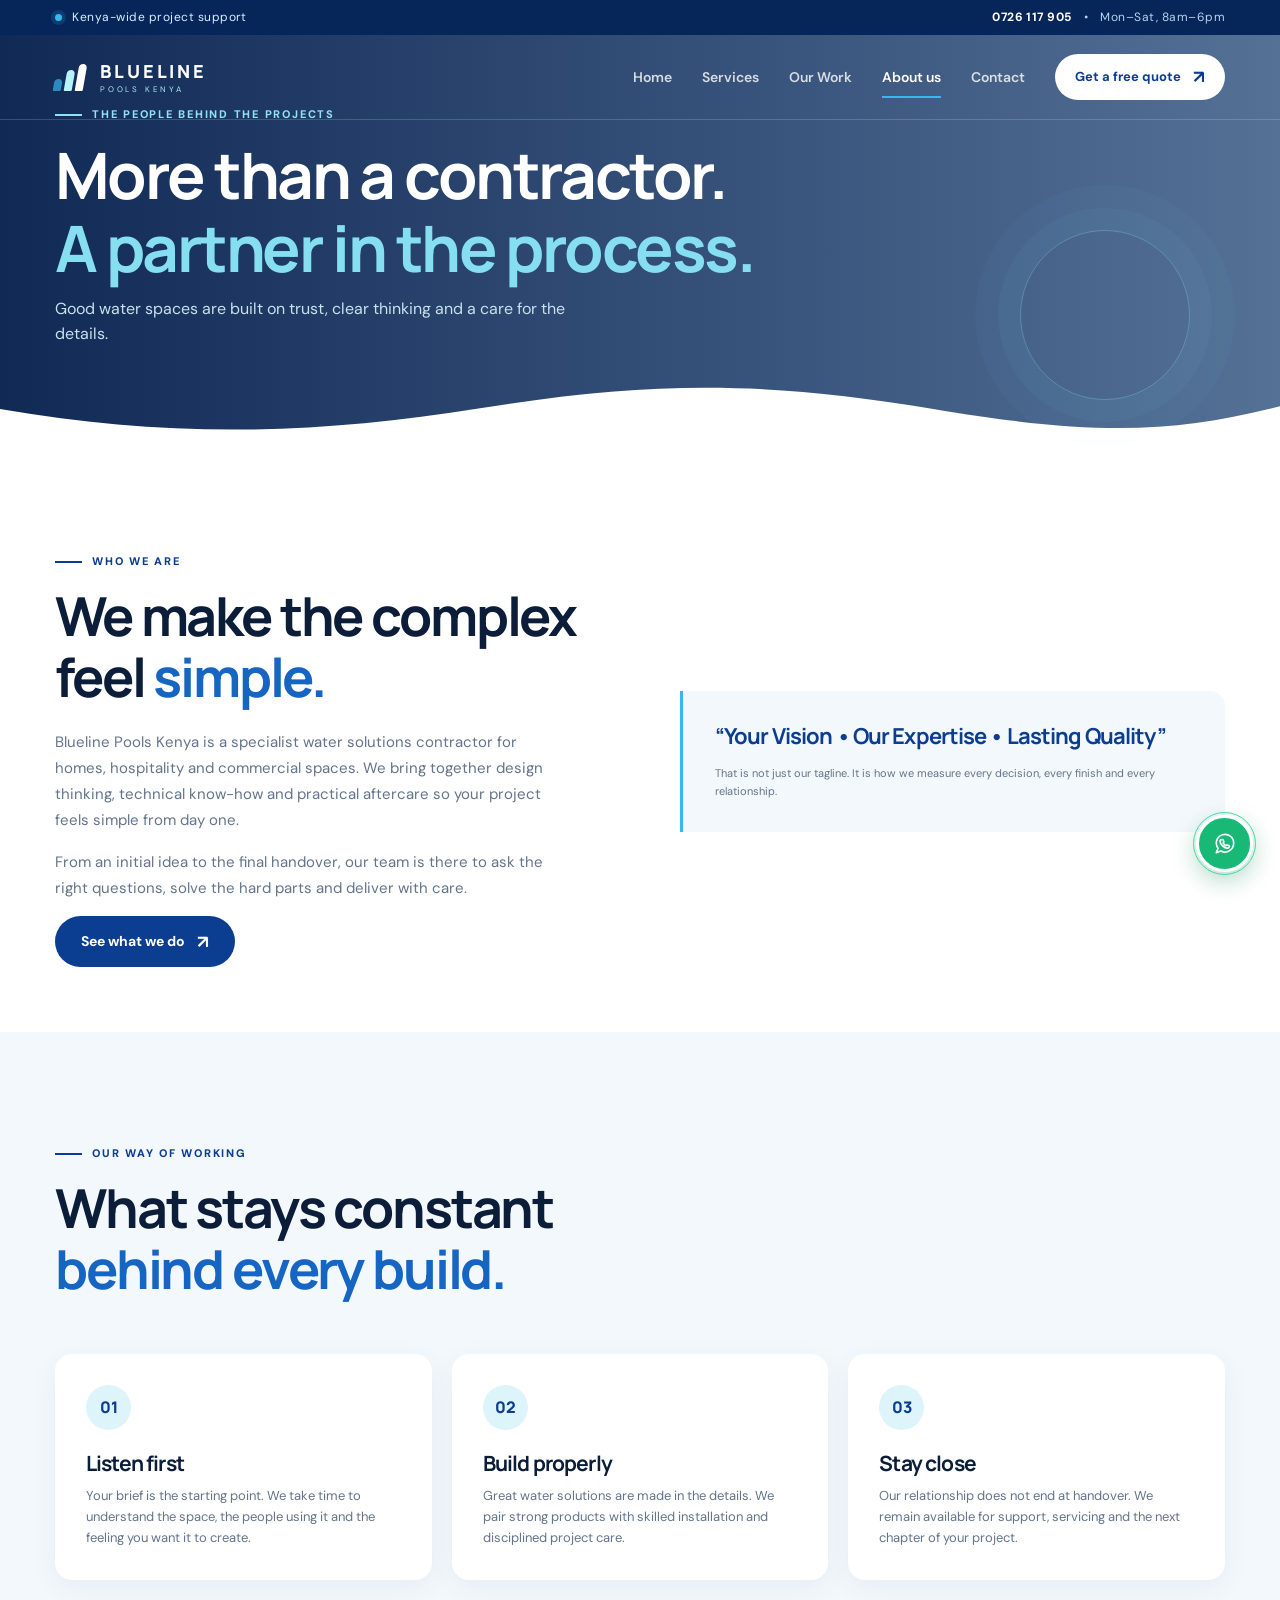
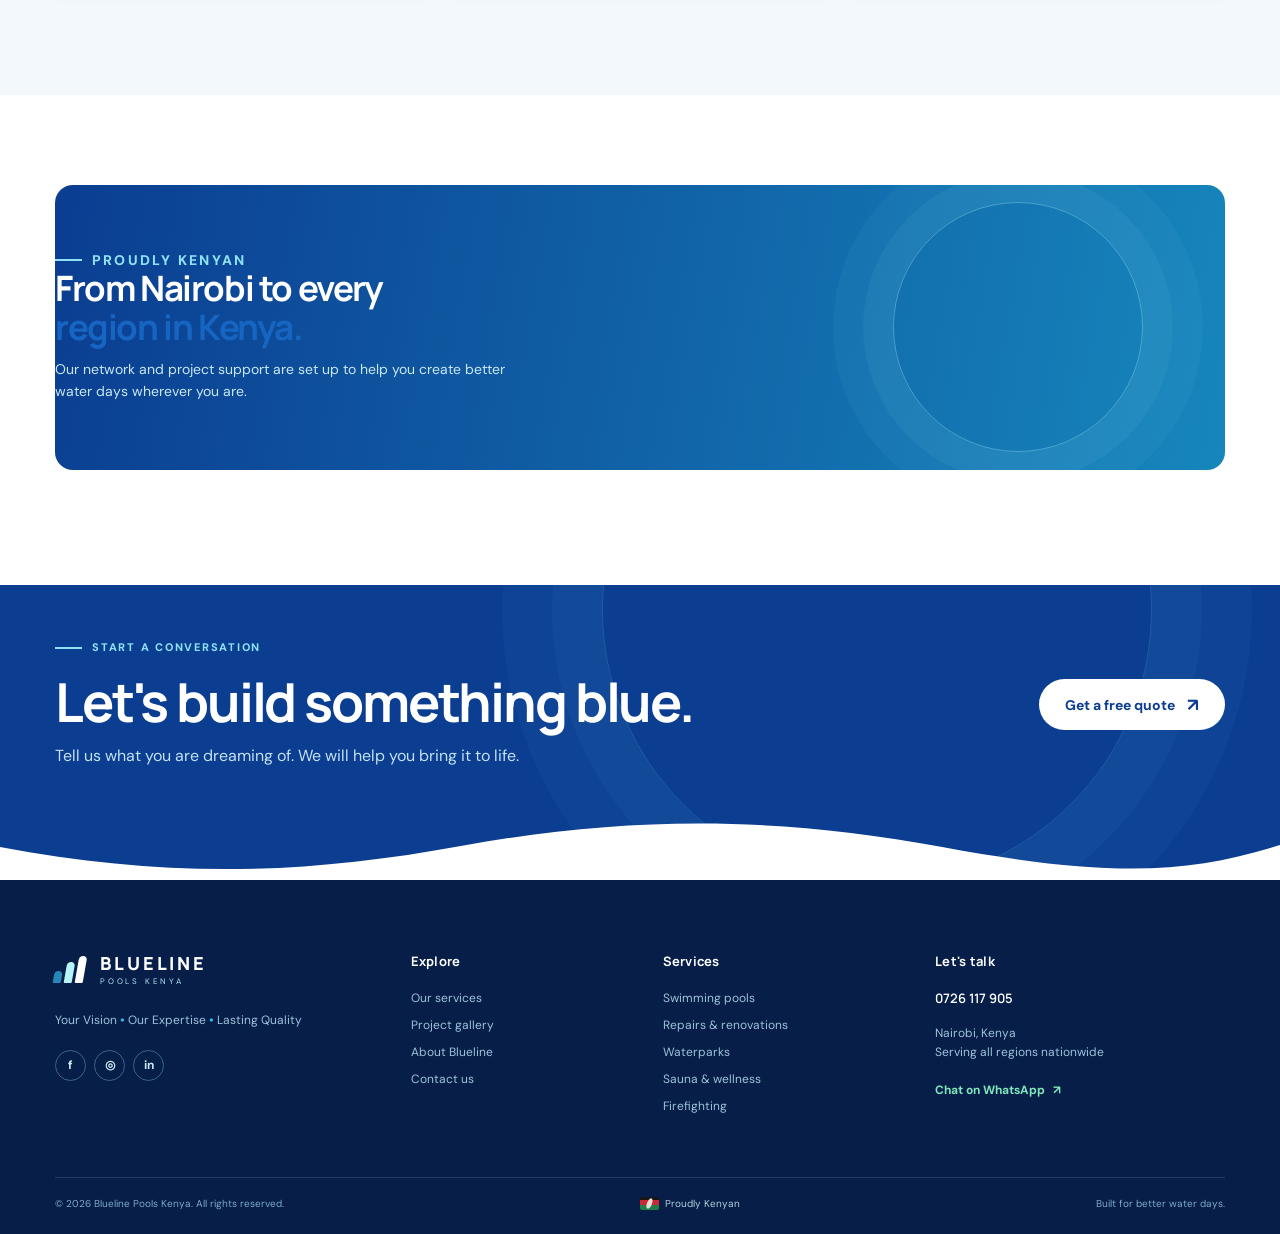
==== commit 78d9a43f: "Refresh home page: family pool hero, repairs service, testimonials, slideshow, remove email - Replac" ====
--- a/about.html
+++ b/about.html
@@ -18,7 +18,7 @@
     <section class="section coverage-section"><div class="container"><div class="coverage-map reveal"><div class="container"><p class="eyebrow light"><span></span> Proudly Kenyan</p><h2>From Nairobi to every<br><em>region in Kenya.</em></h2><p>Our network and project support are set up to help you create better water days wherever you are.</p></div></div></div></section>
     <section class="cta-section" aria-labelledby="cta-title"><div class="cta-glow"></div><div class="container cta-inner reveal"><div><p class="eyebrow light"><span></span> Start a conversation</p><h2 id="cta-title">Let's build something blue.</h2><p>Tell us what you are dreaming of. We will help you bring it to life.</p></div><a href="contact.html#quote-form" class="button button-light">Get a free quote <span>↗</span></a></div><div class="wave-divider wave-divider-dark" aria-hidden="true"><svg viewBox="0 0 1440 100" preserveAspectRatio="none"><path d="M0,50 C180,95 330,95 520,48 C710,2 875,4 1060,50 C1245,96 1335,92 1440,47 L1440,100 L0,100 Z"></path></svg></div></section>
   </main>
-  <footer class="site-footer"><div class="container footer-main"><div class="footer-brand"><a class="brand brand-light" href="index.html" aria-label="Blueline Pools Kenya home"><span class="brand-mark" aria-hidden="true"><span></span><span></span><span></span></span><span class="brand-wordmark"><strong>BLUELINE</strong><small>POOLS KENYA</small></span></a><p>Your Vision <b>•</b> Our Expertise <b>•</b> Lasting Quality</p><div class="social-links"><a href="https://www.facebook.com/" aria-label="Facebook">f</a><a href="https://www.instagram.com/" aria-label="Instagram">◎</a><a href="https://www.linkedin.com/" aria-label="LinkedIn">in</a></div></div><div class="footer-column"><h3>Explore</h3><a href="services.html">Our services</a><a href="gallery.html">Project gallery</a><a href="about.html">About Blueline</a><a href="contact.html">Contact us</a></div><div class="footer-column"><h3>Services</h3><a href="services.html#swimming-pools">Swimming pools</a><a href="services.html#waterparks">Waterparks</a><a href="services.html#sauna">Sauna &amp; wellness</a><a href="services.html#firefighting">Firefighting</a></div><div class="footer-column footer-contact"><h3>Let's talk</h3><a href="tel:+254726117905">0726 117 905</a><a href="mailto:hello@bluelinepools.co.ke">hello@bluelinepools.co.ke</a><p>Nairobi, Kenya<br>Serving all regions nationwide</p><a class="whatsapp-text" href="https://wa.me/254726117905">Chat on WhatsApp <span>↗</span></a></div></div><div class="container footer-bottom"><span>© <span class="current-year">2026</span> Blueline Pools Kenya. All rights reserved.</span><span class="kenya-badge"><span class="kenya-flag" aria-hidden="true"></span> Proudly Kenyan</span><span>Built for better water days.</span></div></footer>
+  <footer class="site-footer"><div class="container footer-main"><div class="footer-brand"><a class="brand brand-light" href="index.html" aria-label="Blueline Pools Kenya home"><span class="brand-mark" aria-hidden="true"><span></span><span></span><span></span></span><span class="brand-wordmark"><strong>BLUELINE</strong><small>POOLS KENYA</small></span></a><p>Your Vision <b>•</b> Our Expertise <b>•</b> Lasting Quality</p><div class="social-links"><a href="https://www.facebook.com/" aria-label="Facebook">f</a><a href="https://www.instagram.com/" aria-label="Instagram">◎</a><a href="https://www.linkedin.com/" aria-label="LinkedIn">in</a></div></div><div class="footer-column"><h3>Explore</h3><a href="services.html">Our services</a><a href="gallery.html">Project gallery</a><a href="about.html">About Blueline</a><a href="contact.html">Contact us</a></div><div class="footer-column"><h3>Services</h3><a href="services.html#swimming-pools">Swimming pools</a><a href="services.html#repairs-renovations">Repairs &amp; renovations</a><a href="services.html#waterparks">Waterparks</a><a href="services.html#sauna">Sauna &amp; wellness</a><a href="services.html#firefighting">Firefighting</a></div><div class="footer-column footer-contact"><h3>Let's talk</h3><a href="tel:+254726117905">0726 117 905</a><p>Nairobi, Kenya<br>Serving all regions nationwide</p><a class="whatsapp-text" href="https://wa.me/254726117905">Chat on WhatsApp <span>↗</span></a></div></div><div class="container footer-bottom"><span>© <span class="current-year">2026</span> Blueline Pools Kenya. All rights reserved.</span><span class="kenya-badge"><span class="kenya-flag" aria-hidden="true"></span> Proudly Kenyan</span><span>Built for better water days.</span></div></footer>
   <a class="whatsapp-float" href="https://wa.me/254726117905" target="_blank" rel="noopener" aria-label="Chat with Blueline Pools Kenya on WhatsApp"><span class="wa-ring"></span><svg aria-hidden="true"><use href="#icon-whatsapp"></use></svg></a><button class="back-to-top" type="button" aria-label="Back to top">↑</button>
   <svg class="icon-sprite" aria-hidden="true"><defs><symbol id="icon-whatsapp" viewBox="0 0 24 24"><path d="M20 11.4a8 8 0 0 1-11.8 7L4 20l1.6-4.1A8 8 0 1 1 20 11.4Z"></path><path d="M8.5 8.2c.2-.4.4-.4.7-.4h.5c.2 0 .4.1.5.4l.7 1.7c.1.2 0 .4-.1.6l-.5.6c.7 1.2 1.4 1.9 2.6 2.5l.6-.6c.2-.2.4-.2.6-.1l1.7.8c.2.1.3.3.2.5-.1.8-.7 1.5-1.5 1.6-1.3.2-3.3-.8-4.7-2.1-1.5-1.4-2.5-3.3-2.4-4.7.1-.4.3-.6.6-.8Z"></path></symbol></defs></svg>
   <script src="script.js"></script>
--- a/style.css
+++ b/style.css
@@ -100,7 +100,7 @@
 
 /* Hero */
 .hero { position: relative; min-height: 735px; overflow: hidden; color: white; background: var(--navy); }
-.hero-backdrop { position: absolute; inset: 0; background: linear-gradient(90deg, rgba(2,24,62,.94) 0%, rgba(4,43,97,.69) 43%, rgba(1,23,55,.18) 100%), url('https://images.unsplash.com/photo-1600607687920-4e2a09cf159d?auto=format&fit=crop&w=2200&q=90') center/cover; }
+.hero-backdrop { position: absolute; inset: 0; background: linear-gradient(90deg, rgba(2,24,62,.92) 0%, rgba(4,43,97,.62) 43%, rgba(1,23,55,.14) 100%), url('images/pool-hero-family.jpg') center/cover; }
 .hero-backdrop::before { position: absolute; inset: 0; content: ''; background: linear-gradient(0deg, rgba(2, 28, 66, .65), transparent 50%); }
 .hero-content { position: relative; z-index: 1; min-height: 700px; display: flex; align-items: center; padding-top: 65px; }
 .hero-copy { width: min(680px, 100%); }
@@ -137,8 +137,8 @@
 .services-section { background: var(--soft); }
 .services-grid { display: grid; grid-template-columns: repeat(12, 1fr); gap: 20px; }
 .service-card { position: relative; display: flex; flex-direction: column; grid-column: span 4; overflow: hidden; min-height: 600px; background: white; border-radius: var(--radius); box-shadow: 0 8px 28px rgba(20,64,105,.07); transition: transform .3s, box-shadow .3s; }
-.service-card:nth-child(4) { grid-column: 3 / span 4; }
-.service-card:nth-child(5) { grid-column: 7 / span 4; }
+.service-card:nth-child(4) { grid-column: auto / span 4; }
+.service-card:nth-child(5) { grid-column: auto / span 4; }
 .service-card:hover { transform: translateY(-8px); box-shadow: var(--shadow-hover); }
 .service-top { display: flex; align-items: center; justify-content: space-between; min-height: 82px; padding: 0 23px; color: white; background: var(--service-color); }
 .service-icon { display: grid; width: 44px; height: 44px; place-items: center; border: 1px solid rgba(255,255,255,.5); border-radius: 50%; }
@@ -149,6 +149,7 @@
 .service-sauna { --service-color: var(--orange); }
 .service-solar { --service-color: var(--green); }
 .service-fire { --service-color: var(--red); }
+.service-repair { --service-color: var(--blue-2); }
 .service-photo { position: relative; height: 165px; overflow: hidden; background: linear-gradient(135deg, #5bbdda, #123774); }
 .service-photo::after { position: absolute; inset: 0; content: ''; background: linear-gradient(0deg, rgba(0,23,57,.55), transparent 55%); }
 .service-photo img { width: 100%; height: 100%; object-fit: cover; transition: transform .5s; }
@@ -197,6 +198,48 @@
 .tile-overlay small { margin-bottom: 4px; color: #a7dfed; font-size: 10px; font-weight: 700; letter-spacing: .12em; text-transform: uppercase; }
 .tile-overlay strong { display: flex; justify-content: space-between; font: 700 17px var(--heading); letter-spacing: -.02em; }
 .tile-overlay b { font-size: 19px; }
+
+/* Project slideshow (compact) */
+.projects-section { padding: 95px 0; }
+.project-slideshow .slideshow-viewport { position: relative; height: clamp(240px, 33vw, 372px); overflow: hidden; border-radius: 18px; background: var(--navy); box-shadow: var(--shadow); }
+.slide { position: absolute; inset: 0; display: block; margin: 0; opacity: 0; transform: scale(1.03); transition: opacity .7s ease, transform .7s ease; pointer-events: none; }
+.slide.active { opacity: 1; transform: scale(1); pointer-events: auto; }
+.slide img { width: 100%; height: 100%; object-fit: cover; }
+.slide::after { position: absolute; inset: 0; content: ''; background: linear-gradient(0deg, rgba(2,22,52,.8), transparent 58%); }
+.slide figcaption { position: absolute; z-index: 1; right: 26px; bottom: 22px; left: 26px; display: flex; flex-direction: column; gap: 5px; color: white; }
+.slide figcaption small { color: #9ee4f3; font-size: 10px; font-weight: 700; letter-spacing: .13em; text-transform: uppercase; }
+.slide figcaption strong { font: 700 clamp(18px, 2.4vw, 26px) var(--heading); letter-spacing: -.02em; }
+.slideshow-controls { display: flex; align-items: center; gap: 16px; margin-top: 18px; }
+.slide-control { display: grid; width: 42px; height: 42px; flex-shrink: 0; place-items: center; color: var(--blue); background: white; border: 1px solid var(--line); border-radius: 50%; font-size: 21px; line-height: 1; transition: background .2s, color .2s, transform .2s; }
+.slide-control:hover { color: white; background: var(--blue); transform: translateY(-2px); }
+.slide-dots { display: flex; flex: 1; justify-content: center; gap: 7px; }
+.slide-dot { width: 8px; height: 8px; padding: 0; border: 0; border-radius: 50%; background: #c8dbe9; transition: width .25s, background .25s; }
+.slide-dot.active { width: 22px; border-radius: 5px; background: var(--blue); }
+
+/* Testimonials */
+.testimonials-section { background: var(--soft); }
+.reviews-summary { display: flex; align-items: center; flex-wrap: wrap; gap: 16px; margin: 26px 0 20px; }
+.rating-score { display: flex; align-items: center; gap: 13px; padding: 13px 19px; background: white; border: 1px solid var(--line); border-radius: 14px; box-shadow: 0 6px 20px rgba(20,64,105,.06); }
+.rating-score strong { color: var(--blue); font: 800 30px var(--heading); line-height: 1; }
+.rating-score .stars { color: var(--orange); font-size: 16px; letter-spacing: 2px; }
+.rating-score small { display: block; color: var(--muted); font-size: 10px; }
+.reviews-count { color: var(--muted); font-size: 12px; }
+.region-tabs { display: flex; flex-wrap: wrap; gap: 8px; }
+.region-tab { padding: 9px 16px; color: var(--muted); background: white; border: 1px solid #cddce8; border-radius: 50px; font-size: 12px; font-weight: 700; transition: color .2s, background .2s, border-color .2s; }
+.region-tab:hover, .region-tab.active { color: white; background: var(--blue); border-color: var(--blue); }
+.region-tab .cnt { margin-left: 7px; padding: 1px 7px; color: var(--blue); background: #eaf1f8; border-radius: 20px; font-size: 10px; }
+.region-tab.active .cnt { color: white; background: rgba(255,255,255,.22); }
+.reviews-grid { display: grid; grid-template-columns: repeat(3, 1fr); gap: 18px; margin-top: 30px; }
+.review-card { position: relative; padding: 26px 25px 23px; background: white; border: 1px solid #e3edf5; border-radius: 16px; box-shadow: 0 8px 26px rgba(20,64,105,.06); transition: transform .25s, box-shadow .25s; }
+.review-card:hover { transform: translateY(-4px); box-shadow: var(--shadow); }
+.review-stars { color: var(--orange); font-size: 13px; letter-spacing: 2px; }
+.review-region { position: absolute; top: 20px; right: 20px; padding: 4px 9px; color: var(--blue); background: #eaf4fb; border-radius: 20px; font-size: 10px; font-weight: 700; }
+.review-card p { margin: 13px 0 18px; color: #41576f; font-size: 13px; line-height: 1.7; }
+.review-card .reviewer { display: flex; align-items: center; gap: 11px; padding-top: 15px; border-top: 1px solid var(--line); }
+.review-avatar { display: grid; width: 38px; height: 38px; flex-shrink: 0; place-items: center; color: var(--blue); background: #e1f3fa; border-radius: 50%; font: 800 12px var(--heading); }
+.reviewer strong { display: block; color: var(--ink); font-size: 12px; }
+.reviewer small { color: var(--muted); font-size: 10px; }
+.load-more-wrap { display: flex; justify-content: center; margin-top: 34px; }
 
 /* Call to action */
 .cta-section { position: relative; overflow: hidden; color: white; background: var(--blue); }
@@ -380,6 +423,7 @@
   .contact-aside h2, .contact-aside > p { grid-column: 1 / -1; }
   .contact-details { margin-top: 0; border-top: 0; padding-top: 0; }
   .contact-aside .whatsapp-action { align-self: end; margin-top: 0; }
+  .reviews-grid { grid-template-columns: repeat(2, 1fr); }
 }
 
 /* Phone */
@@ -473,5 +517,11 @@
   .lightbox-prev { left: calc(50% - 62px); }
   .lightbox-next { right: calc(50% - 62px); }
   .lightbox-count { top: auto; bottom: 42px; }
+  .reviews-grid { grid-template-columns: 1fr; }
+  .reviews-summary { align-items: flex-start; flex-direction: column; }
+  .projects-section { padding: 75px 0; }
+  .project-slideshow .slideshow-viewport { height: 230px; }
+  .slide figcaption { right: 16px; bottom: 14px; left: 16px; }
+  .slideshow-controls { gap: 11px; }
 }
 @media (prefers-reduced-motion: reduce) { *, *::before, *::after { scroll-behavior: auto !important; animation-duration: .01ms !important; transition-duration: .01ms !important; } .reveal { opacity: 1; transform: none; } }
